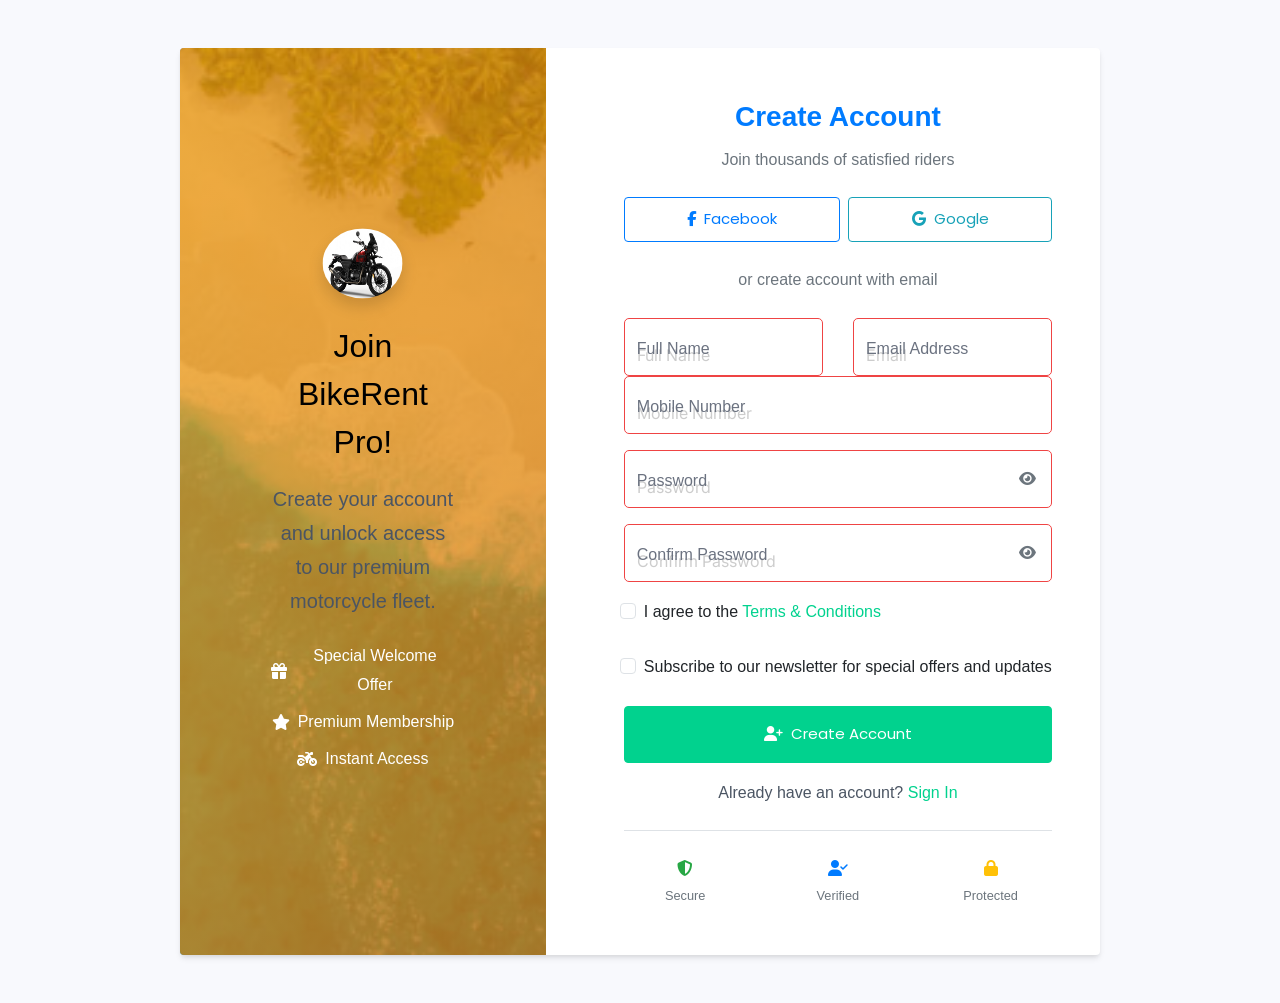
==== acount.html @ ca23a95e "add files" ====
<!doctype html>
<html lang="en">

<head>
	<title>Create Account - BikeRent Pro</title>
	<meta charset="utf-8">
	<meta name="viewport" content="width=device-width, initial-scale=1, shrink-to-fit=no">

	<!-- Bootstrap CSS -->
	<link href="https://cdn.jsdelivr.net/npm/bootstrap@5.3.0/dist/css/bootstrap.min.css" rel="stylesheet">

	<!-- Font Awesome -->
	<link rel="stylesheet" href="https://cdnjs.cloudflare.com/ajax/libs/font-awesome/6.4.0/css/all.min.css">

	<!-- Custom CSS -->
	<link rel="stylesheet" href="css/style.css">
</head>

<body>
	<!-- Page Loader -->
	<div class="page-loader">
		<div class="loader-spinner"></div>
	</div>

	<section class="min-vh-100 d-flex align-items-center py-5">
		<div class="container">
			<div class="row justify-content-center">
				<div class="col-lg-11 col-xl-10">
					<div class="card border-0 shadow-2xl overflow-hidden">
						<div class="row g-0">
							<!-- Left Side - Image -->
							<div class="col-lg-5 d-none d-lg-block position-relative">
								<div class="h-100 position-relative">
									<img src="images/bg-1.jpg" alt="BikeRent Pro" class="w-100 h-100" style="object-fit: cover;">
									<div class="position-absolute top-0 start-0 w-100 h-100 bg-gradient-secondary opacity-75"></div>
									<div class="position-absolute top-50 start-50 translate-middle text-center text-white">
										<div class="mb-4">
											<img src="images/bike6.jpg" alt="BikeRent Pro" width="80" height="70" class="rounded-circle shadow">
										</div>
										<h2 class="mb-3">Join BikeRent Pro!</h2>
										<p class="lead">Create your account and unlock access to our premium motorcycle fleet.</p>
										<div class="mt-4">
											<div class="d-flex justify-content-center align-items-center mb-2">
												<i class="fas fa-gift me-2"></i>
												<span>Special Welcome Offer</span>
											</div>
											<div class="d-flex justify-content-center align-items-center mb-2">
												<i class="fas fa-star me-2"></i>
												<span>Premium Membership</span>
											</div>
											<div class="d-flex justify-content-center align-items-center">
												<i class="fas fa-motorcycle me-2"></i>
												<span>Instant Access</span>
											</div>
										</div>
									</div>
								</div>
							</div>

							<!-- Right Side - Registration Form -->
							<div class="col-lg-7">
								<div class="p-5">
									<div class="text-center mb-4">
										<h3 class="fw-bold text-primary">Create Account</h3>
										<p class="text-muted">Join thousands of satisfied riders</p>
									</div>

									<!-- Social Registration -->
									<div class="d-flex gap-2 mb-4">
										<button class="btn btn-outline-primary flex-fill">
											<i class="fab fa-facebook-f me-2"></i>Facebook
										</button>
										<button class="btn btn-outline-info flex-fill">
											<i class="fab fa-google me-2"></i>Google
										</button>
									</div>

									<div class="text-center mb-4">
										<span class="text-muted">or create account with email</span>
									</div>
									<form class="signin-form" onsubmit="return submitHandle()" action="form.html">
										<div class="row g-3">
											<div class="col-md-6">
												<div class="form-floating input-animated">
													<input type="text" class="form-control" id="fullName" placeholder="Full Name"
														   onblur="fullnameValidation()" required>
													<label for="fullName">Full Name</label>
													<div class="invalid-feedback">
														Please enter a valid full name.
													</div>
												</div>
											</div>
											<div class="col-md-6">
												<div class="form-floating input-animated">
													<input type="email" class="form-control" id="email" placeholder="Email"
														   onblur="emailValidation()" required>
													<label for="email">Email Address</label>
													<div class="invalid-feedback">
														Please enter a valid email address.
													</div>
												</div>
											</div>
										</div>

										<div class="form-floating mb-3 input-animated">
											<input type="tel" class="form-control" id="mobile" placeholder="Mobile Number"
												   onblur="mobileValidation()" required>
											<label for="mobile">Mobile Number</label>
											<div class="invalid-feedback">
												Please enter a valid 10-digit mobile number.
											</div>
										</div>

										<div class="form-floating mb-3 input-animated position-relative">
											<input type="password" class="form-control" id="password-field" placeholder="Password"
												   onblur="passValidation()" required>
											<label for="password-field">Password</label>
											<button type="button" class="btn btn-link position-absolute top-50 end-0 translate-middle-y pe-3 border-0 bg-transparent toggle-password"
													toggle="#password-field" style="z-index: 10;">
												<i class="fas fa-eye text-muted"></i>
											</button>
											<div class="invalid-feedback">
												Password must contain at least 8 characters with uppercase, lowercase, number and special character.
											</div>
										</div>

										<div class="form-floating mb-3 input-animated position-relative">
											<input type="password" class="form-control" id="cpassword-field" placeholder="Confirm Password"
												   onblur="cpassValidation()" required>
											<label for="cpassword-field">Confirm Password</label>
											<button type="button" class="btn btn-link position-absolute top-50 end-0 translate-middle-y pe-3 border-0 bg-transparent toggle-password"
													toggle="#cpassword-field" style="z-index: 10;">
												<i class="fas fa-eye text-muted"></i>
											</button>
											<div class="invalid-feedback">
												Passwords do not match.
											</div>
										</div>

										<div class="d-flex justify-content-between align-items-center mb-4">
											<div class="form-check">
												<input class="form-check-input" type="checkbox" id="agreeTerms" required>
												<label class="form-check-label" for="agreeTerms">
													I agree to the <a href="#" class="text-decoration-none">Terms & Conditions</a>
												</label>
											</div>
										</div>

										<div class="form-check mb-4">
											<input class="form-check-input" type="checkbox" id="newsletter">
											<label class="form-check-label" for="newsletter">
												Subscribe to our newsletter for special offers and updates
											</label>
										</div>

										<button type="submit" class="btn btn-primary w-100 mb-3 py-3">
											<i class="fas fa-user-plus me-2"></i>Create Account
										</button>
									</form>

									<div class="text-center">
										<p class="mb-0">Already have an account?
											<a href="login.html" class="text-decoration-none fw-medium">Sign In</a>
										</p>
									</div>

									<!-- Security Features -->
									<div class="mt-4 pt-4 border-top">
										<div class="row text-center">
											<div class="col-4">
												<i class="fas fa-shield-alt text-success mb-2"></i>
												<small class="d-block text-muted">Secure</small>
											</div>
											<div class="col-4">
												<i class="fas fa-user-check text-primary mb-2"></i>
												<small class="d-block text-muted">Verified</small>
											</div>
											<div class="col-4">
												<i class="fas fa-lock text-warning mb-2"></i>
												<small class="d-block text-muted">Protected</small>
											</div>
										</div>
									</div>
								</div>
							</div>
						</div>
					</div>
				</div>
			</div>
		</div>
	</section>

	<!-- Bootstrap JS -->
	<script src="https://cdn.jsdelivr.net/npm/bootstrap@5.3.0/dist/js/bootstrap.bundle.min.js"></script>

	<!-- jQuery -->
	<script src="js/jquery.min.js"></script>

	<!-- Custom JS -->
	<script src="js/main.js"></script>

</body>

<script>
	// Enhanced validation functions with visual feedback
	function fullnameValidation() {
		let $field = $("#fullName");
		let value = $field.val().trim();

		// Allow letters, spaces, and common name characters
		var reg = /^[A-Za-z\s]{2,50}$/;

		if (value === "") {
			$field.removeClass('is-valid').addClass('is-invalid');
			return false;
		}
		else if (!reg.test(value)) {
			$field.removeClass('is-valid').addClass('is-invalid');
			return false;
		}
		else {
			$field.removeClass('is-invalid').addClass('is-valid');
			return true;
		}
	}

	function emailValidation() {
		let $field = $("#email");
		let value = $field.val().trim();

		var reg = /^\w+([\.-]?\w+)*@\w+([\.-]?\w+)*(\.\w{2,3})+$/;

		if (value === "") {
			$field.removeClass('is-valid').addClass('is-invalid');
			return false;
		}
		else if (!reg.test(value)) {
			$field.removeClass('is-valid').addClass('is-invalid');
			return false;
		}
		else {
			$field.removeClass('is-invalid').addClass('is-valid');
			return true;
		}
	}

	function mobileValidation() {
		let $field = $("#mobile");
		let value = $field.val().trim();

		var reg = /^\d{10}$/;

		if (value === "") {
			$field.removeClass('is-valid').addClass('is-invalid');
			return false;
		}
		else if (!reg.test(value)) {
			$field.removeClass('is-valid').addClass('is-invalid');
			return false;
		}
		else {
			$field.removeClass('is-invalid').addClass('is-valid');
			return true;
		}
	}

	function passValidation() {
		let $field = $("#password-field");
		let value = $field.val();

		var reg = /^(?=.*[0-9])(?=.*[a-z])(?=.*[A-Z])(?=.*[~!@#$%^&]).{8,32}$/;

		if (value === "") {
			$field.removeClass('is-valid').addClass('is-invalid');
			return false;
		}
		else if (!reg.test(value)) {
			$field.removeClass('is-valid').addClass('is-invalid');
			return false;
		}
		else {
			$field.removeClass('is-invalid').addClass('is-valid');
			return true;
		}
	}

	function cpassValidation() {
		let $passField = $("#password-field");
		let $cpassField = $("#cpassword-field");
		let passValue = $passField.val();
		let cpassValue = $cpassField.val();

		if (cpassValue === "") {
			$cpassField.removeClass('is-valid').addClass('is-invalid');
			return false;
		}
		else if (passValue !== cpassValue) {
			$cpassField.removeClass('is-valid').addClass('is-invalid');
			return false;
		}
		else {
			$cpassField.removeClass('is-invalid').addClass('is-valid');
			return true;
		}
	}

	function submitHandle() {
		var fullnameRes = fullnameValidation();
		var emailRes = emailValidation();
		var mobileRes = mobileValidation();
		var passRes = passValidation();
		var cpassRes = cpassValidation();
		var termsAccepted = $("#agreeTerms").is(':checked');

		if (!termsAccepted) {
			showNotification("Please accept the Terms & Conditions to continue.", "error");
			return false;
		}

		if (fullnameRes && emailRes && mobileRes && passRes && cpassRes) {
			// Show success message
			showNotification("Account created successfully! Redirecting to login...", "success");

			// Add loading state to button
			var $submitBtn = $('button[type="submit"]');
			$submitBtn.html('<i class="fas fa-spinner fa-spin me-2"></i>Creating Account...');
			$submitBtn.prop('disabled', true);

			// Store user data (in real app, this would be sent to server)
			var userData = {
				fullName: $("#fullName").val(),
				email: $("#email").val(),
				mobile: $("#mobile").val(),
				newsletter: $("#newsletter").is(':checked')
			};

			localStorage.setItem("user_data", JSON.stringify(userData));

			// Redirect after delay
			setTimeout(() => {
				window.location.href = "login.html";
			}, 2000);

			return false; // Prevent form submission
		}

		showNotification("Please fill all fields correctly.", "error");
		return false;
	}

	// Show notification function
	function showNotification(message, type) {
		const alertClass = type === 'success' ? 'alert-success' : 'alert-danger';
		const icon = type === 'success' ? 'fas fa-check-circle' : 'fas fa-exclamation-circle';

		const notification = `
			<div class="alert ${alertClass} alert-dismissible fade show position-fixed top-0 start-50 translate-middle-x mt-3"
				 style="z-index: 9999; min-width: 300px;" role="alert">
				<i class="${icon} me-2"></i>${message}
				<button type="button" class="btn-close" data-bs-dismiss="alert"></button>
			</div>
		`;

		$('body').append(notification);

		// Auto remove after 4 seconds
		setTimeout(() => {
			$('.alert').alert('close');
		}, 4000);
	}

	// Enhanced password toggle for both fields
	$(".toggle-password").click(function() {
		const $icon = $(this).find('i');
		const $input = $($(this).attr("toggle"));

		if ($input.attr("type") === "password") {
			$input.attr("type", "text");
			$icon.removeClass("fa-eye").addClass("fa-eye-slash");
		} else {
			$input.attr("type", "password");
			$icon.removeClass("fa-eye-slash").addClass("fa-eye");
		}
	});

	// Real-time validation
	$(document).ready(function() {
		$('#fullName').on('input', fullnameValidation);
		$('#email').on('input', emailValidation);
		$('#mobile').on('input', mobileValidation);
		$('#password-field').on('input', function() {
			passValidation();
			if ($('#cpassword-field').val()) {
				cpassValidation();
			}
		});
		$('#cpassword-field').on('input', cpassValidation);
	});
</script>
</html>
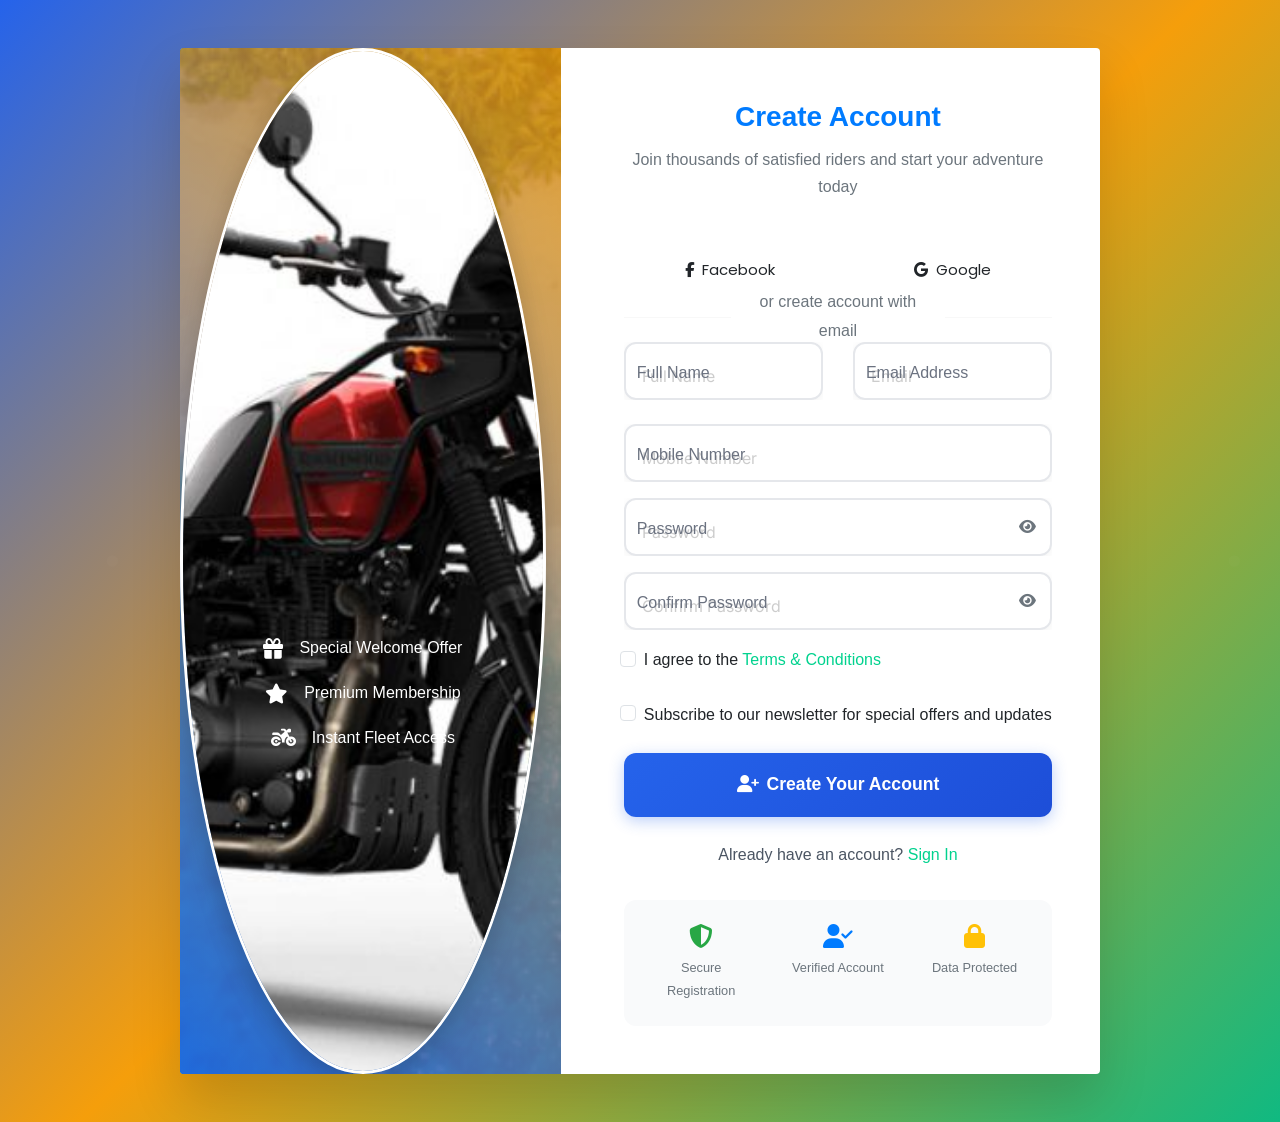
==== commit 1f0f5e5f: "change css" ====
--- a/acount.html
+++ b/acount.html
@@ -16,7 +16,7 @@
 	<link rel="stylesheet" href="css/style.css">
 </head>
 
-<body>
+<body class="register-page">
 	<!-- Page Loader -->
 	<div class="page-loader">
 		<div class="loader-spinner"></div>
@@ -26,32 +26,29 @@
 		<div class="container">
 			<div class="row justify-content-center">
 				<div class="col-lg-11 col-xl-10">
-					<div class="card border-0 shadow-2xl overflow-hidden">
+					<div class="card border-0 auth-card overflow-hidden">
 						<div class="row g-0">
 							<!-- Left Side - Image -->
-							<div class="col-lg-5 d-none d-lg-block position-relative">
-								<div class="h-100 position-relative">
-									<img src="images/bg-1.jpg" alt="BikeRent Pro" class="w-100 h-100" style="object-fit: cover;">
-									<div class="position-absolute top-0 start-0 w-100 h-100 bg-gradient-secondary opacity-75"></div>
-									<div class="position-absolute top-50 start-50 translate-middle text-center text-white">
-										<div class="mb-4">
-											<img src="images/bike6.jpg" alt="BikeRent Pro" width="80" height="70" class="rounded-circle shadow">
-										</div>
-										<h2 class="mb-3">Join BikeRent Pro!</h2>
-										<p class="lead">Create your account and unlock access to our premium motorcycle fleet.</p>
-										<div class="mt-4">
-											<div class="d-flex justify-content-center align-items-center mb-2">
-												<i class="fas fa-gift me-2"></i>
-												<span>Special Welcome Offer</span>
-											</div>
-											<div class="d-flex justify-content-center align-items-center mb-2">
-												<i class="fas fa-star me-2"></i>
-												<span>Premium Membership</span>
-											</div>
-											<div class="d-flex justify-content-center align-items-center">
-												<i class="fas fa-motorcycle me-2"></i>
-												<span>Instant Access</span>
-											</div>
+							<div class="col-lg-5 d-none d-lg-block auth-image-side">
+								<img src="images/bg-1.jpg" alt="BikeRent Pro">
+								<div class="auth-content d-flex flex-column justify-content-center h-100">
+									<div class="mb-4">
+										<img src="images/bike6.jpg" alt="BikeRent Pro" class="auth-logo">
+									</div>
+									<h2 class="mb-3 fw-bold">Join BikeRent Pro!</h2>
+									<p class="lead mb-4">Create your account and unlock access to our premium motorcycle fleet with exclusive member benefits.</p>
+									<div class="auth-features">
+										<div class="auth-feature">
+											<i class="fas fa-gift me-3 fa-lg"></i>
+											<span class="fw-medium">Special Welcome Offer</span>
+										</div>
+										<div class="auth-feature">
+											<i class="fas fa-star me-3 fa-lg"></i>
+											<span class="fw-medium">Premium Membership</span>
+										</div>
+										<div class="auth-feature">
+											<i class="fas fa-motorcycle me-3 fa-lg"></i>
+											<span class="fw-medium">Instant Fleet Access</span>
 										</div>
 									</div>
 								</div>
@@ -60,25 +57,30 @@
 							<!-- Right Side - Registration Form -->
 							<div class="col-lg-7">
 								<div class="p-5">
-									<div class="text-center mb-4">
-										<h3 class="fw-bold text-primary">Create Account</h3>
-										<p class="text-muted">Join thousands of satisfied riders</p>
+									<div class="text-center mb-5">
+										<h3 class="fw-bold text-primary mb-2">Create Account</h3>
+										<p class="text-muted">Join thousands of satisfied riders and start your adventure today</p>
 									</div>
 
 									<!-- Social Registration -->
-									<div class="d-flex gap-2 mb-4">
-										<button class="btn btn-outline-primary flex-fill">
+									<div class="d-flex gap-3 mb-4">
+										<button type="button" class="btn social-btn facebook flex-fill">
 											<i class="fab fa-facebook-f me-2"></i>Facebook
 										</button>
-										<button class="btn btn-outline-info flex-fill">
+										<button type="button" class="btn social-btn google flex-fill">
 											<i class="fab fa-google me-2"></i>Google
 										</button>
 									</div>
 
 									<div class="text-center mb-4">
-										<span class="text-muted">or create account with email</span>
-									</div>
-									<form class="signin-form" onsubmit="return submitHandle()" action="form.html">
+										<div class="position-relative">
+											<hr class="my-4">
+											<span class="position-absolute top-50 start-50 translate-middle bg-white px-3 text-muted">
+												or create account with email
+											</span>
+										</div>
+									</div>
+									<form class="auth-form" onsubmit="return submitHandle()" action="index.html">
 										<div class="row g-3">
 											<div class="col-md-6">
 												<div class="form-floating input-animated">
@@ -153,8 +155,8 @@
 											</label>
 										</div>
 
-										<button type="submit" class="btn btn-primary w-100 mb-3 py-3">
-											<i class="fas fa-user-plus me-2"></i>Create Account
+										<button type="submit" class="auth-btn w-100 mb-4">
+											<i class="fas fa-user-plus me-2"></i>Create Your Account
 										</button>
 									</form>
 
@@ -165,19 +167,25 @@
 									</div>
 
 									<!-- Security Features -->
-									<div class="mt-4 pt-4 border-top">
+									<div class="security-features">
 										<div class="row text-center">
 											<div class="col-4">
-												<i class="fas fa-shield-alt text-success mb-2"></i>
-												<small class="d-block text-muted">Secure</small>
+												<div class="security-feature">
+													<i class="fas fa-shield-alt text-success"></i>
+													<small class="d-block text-muted fw-medium">Secure Registration</small>
+												</div>
 											</div>
 											<div class="col-4">
-												<i class="fas fa-user-check text-primary mb-2"></i>
-												<small class="d-block text-muted">Verified</small>
+												<div class="security-feature">
+													<i class="fas fa-user-check text-primary"></i>
+													<small class="d-block text-muted fw-medium">Verified Account</small>
+												</div>
 											</div>
 											<div class="col-4">
-												<i class="fas fa-lock text-warning mb-2"></i>
-												<small class="d-block text-muted">Protected</small>
+												<div class="security-feature">
+													<i class="fas fa-lock text-warning"></i>
+													<small class="d-block text-muted fw-medium">Data Protected</small>
+												</div>
 											</div>
 										</div>
 									</div>
